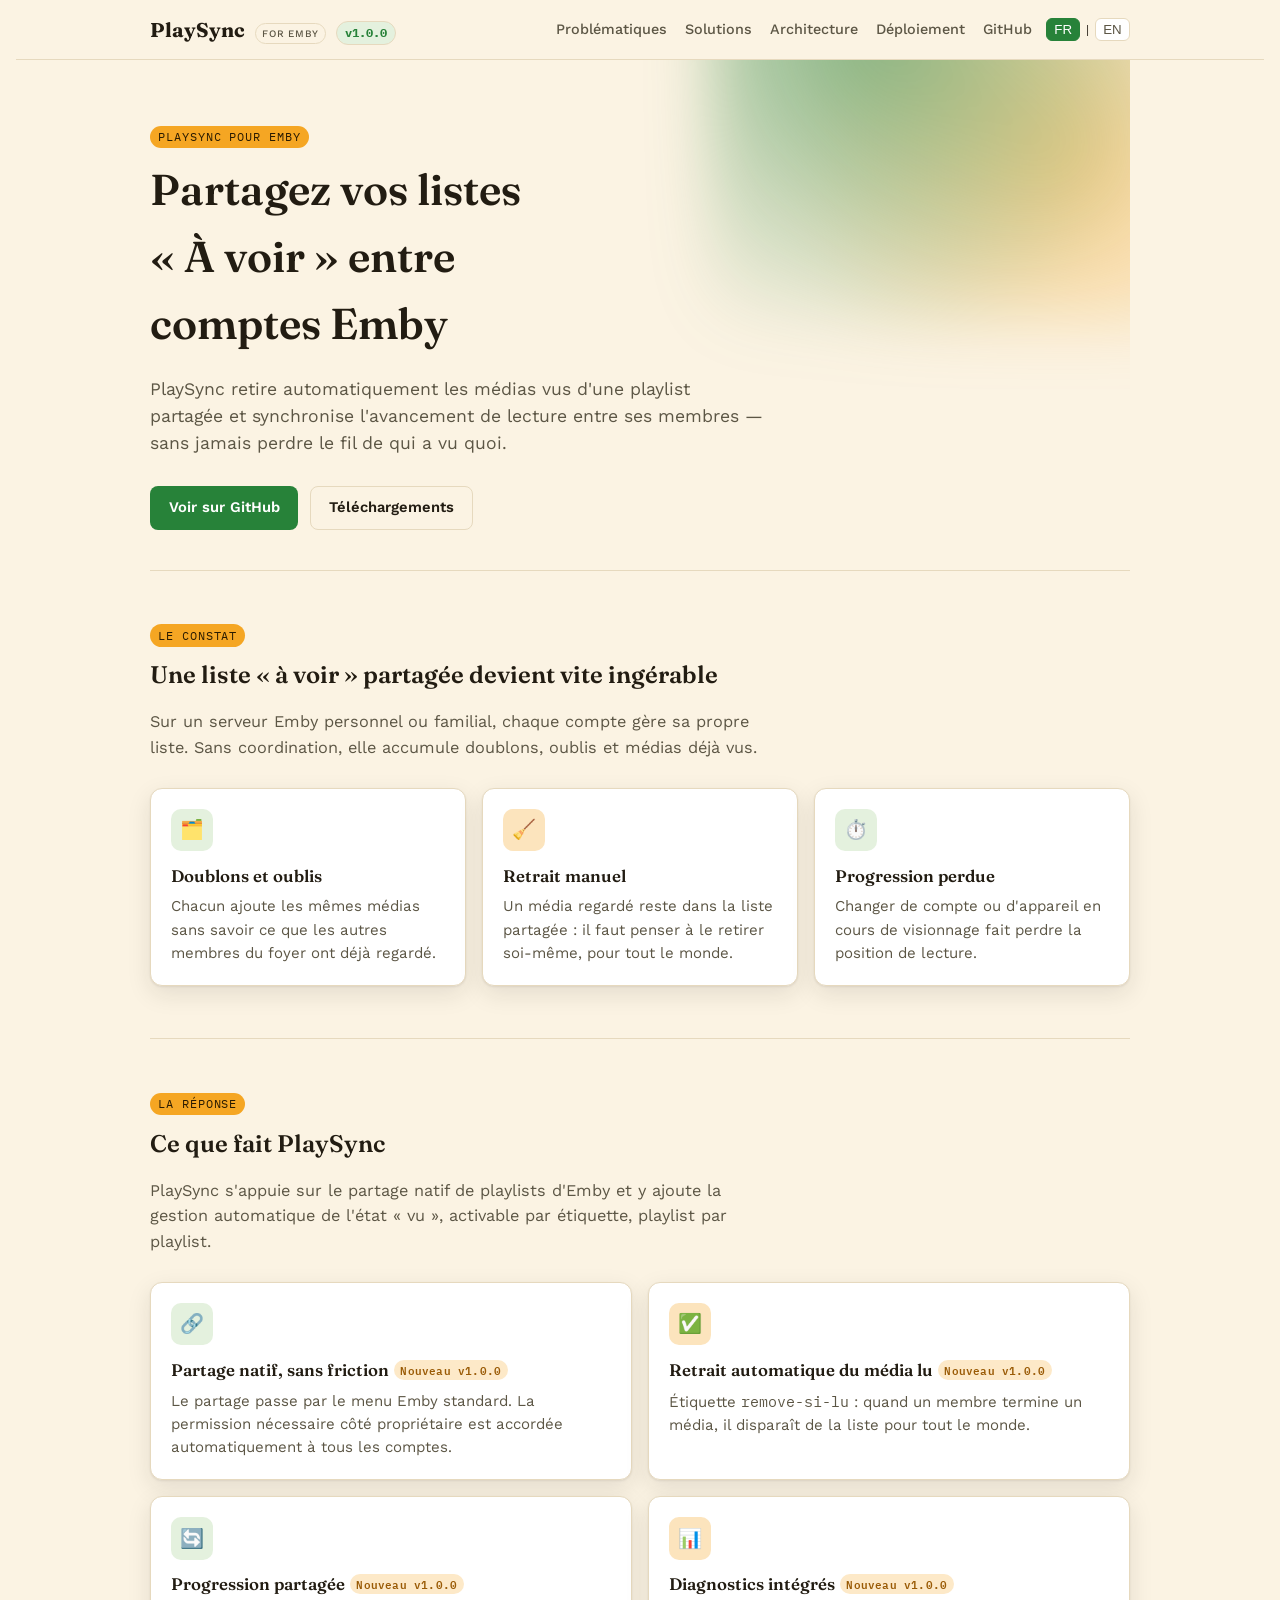
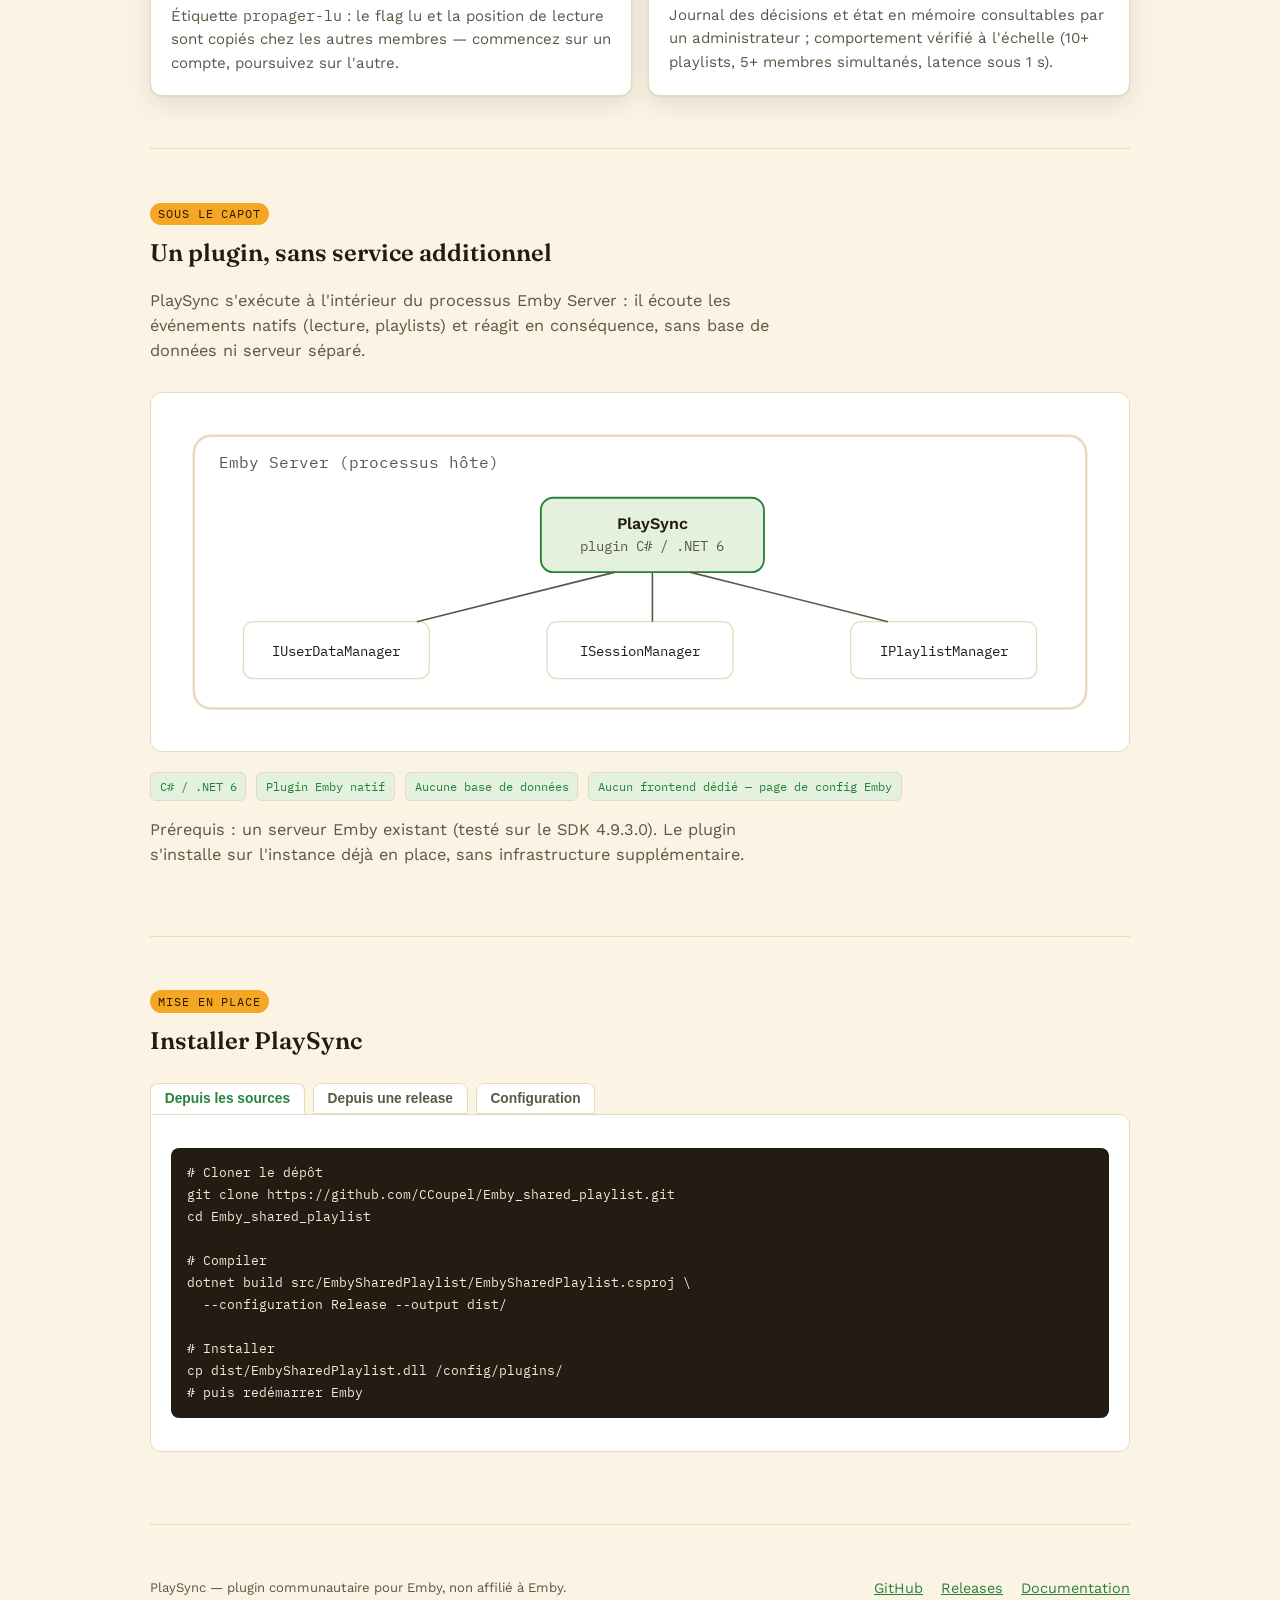
==== index.html @ f54249b6 "feat(site): lancement du site marketing PlaySync (v1.0.0) Site marketing bilingue FR/EN (Problématiq" ====
<!doctype html>
<html lang="fr">
<head>
  <meta charset="utf-8">
  <meta name="viewport" content="width=device-width, initial-scale=1, viewport-fit=cover">
  <title>PlaySync — playlists partagées pour Emby</title>
  <meta name="description" content="PlaySync partage des playlists « À voir » entre comptes Emby : retrait automatique des médias vus et progression de lecture synchronisée.">
  <meta name="current-major" content="1">
  <link rel="stylesheet" href="assets/style.css">
</head>
<body>

<!-- ============ HEADER ============ -->
<header>
  <div class="wrap row">
    <div class="brand">
      <span>PlaySync</span>
      <span class="for-emby">for Emby</span>
      <span class="version-pill">v1.0.0</span>
    </div>
    <nav>
      <a href="#problems" data-i18n="nav.problems">Problématiques</a>
      <a href="#solutions" data-i18n="nav.solutions">Solutions</a>
      <a href="#architecture" data-i18n="nav.architecture">Architecture</a>
      <a href="#deployment" data-i18n="nav.deployment">Déploiement</a>
      <a href="https://github.com/CCoupel/Emby_shared_playlist" target="_blank" rel="noopener">GitHub</a>
    </nav>
    <div class="lang-switcher">
      <button class="lang-btn active" data-lang="fr">FR</button>
      <span>|</span>
      <button class="lang-btn" data-lang="en">EN</button>
    </div>
  </div>
</header>

<!-- ============ HERO ============ -->
<section class="hero wrap" style="border-top:none;">
  <span class="eyebrow" data-i18n="hero.eyebrow">PlaySync pour Emby</span>
  <h1 data-i18n="hero.title">Partagez vos listes « À voir » entre comptes Emby</h1>
  <p class="lede" data-i18n="hero.lede">PlaySync retire automatiquement les médias vus d'une playlist partagée et synchronise l'avancement de lecture entre ses membres — sans jamais perdre le fil de qui a vu quoi.</p>
  <div class="cta-row">
    <a class="btn btn-primary" href="https://github.com/CCoupel/Emby_shared_playlist" target="_blank" rel="noopener" data-i18n="hero.cta_primary">Voir sur GitHub</a>
    <a class="btn btn-ghost" href="https://github.com/CCoupel/Emby_shared_playlist/releases" target="_blank" rel="noopener" data-i18n="hero.cta_secondary">Téléchargements</a>
  </div>
</section>

<!-- ============ PROBLEMS ============ -->
<section id="problems" class="wrap">
  <span class="eyebrow" data-i18n="problems.eyebrow">Le constat</span>
  <h2 data-i18n="problems.title">Une liste « à voir » partagée devient vite ingérable</h2>
  <p class="intro" data-i18n="problems.intro">Sur un serveur Emby personnel ou familial, chaque compte gère sa propre liste. Sans coordination, elle accumule doublons, oublis et médias déjà vus.</p>
  <div class="grid3">
    <div class="card">
      <span class="icon">🗂️</span>
      <h3 data-i18n="problems.c1.title">Doublons et oublis</h3>
      <p data-i18n="problems.c1.text">Chacun ajoute les mêmes médias sans savoir ce que les autres membres du foyer ont déjà regardé.</p>
    </div>
    <div class="card">
      <span class="icon">🧹</span>
      <h3 data-i18n="problems.c2.title">Retrait manuel</h3>
      <p data-i18n="problems.c2.text">Un média regardé reste dans la liste partagée : il faut penser à le retirer soi-même, pour tout le monde.</p>
    </div>
    <div class="card">
      <span class="icon">⏱️</span>
      <h3 data-i18n="problems.c3.title">Progression perdue</h3>
      <p data-i18n="problems.c3.text">Changer de compte ou d'appareil en cours de visionnage fait perdre la position de lecture.</p>
    </div>
  </div>
</section>

<!-- ============ SOLUTIONS ============ -->
<section id="solutions" class="wrap">
  <span class="eyebrow" data-i18n="solutions.eyebrow">La réponse</span>
  <h2 data-i18n="solutions.title">Ce que fait PlaySync</h2>
  <p class="intro" data-i18n="solutions.intro">PlaySync s'appuie sur le partage natif de playlists d'Emby et y ajoute la gestion automatique de l'état « vu », activable par étiquette, playlist par playlist.</p>
  <div class="grid2">
    <div class="card">
      <span class="icon">🔗</span>
      <h3><span data-i18n="solutions.c1.title">Partage natif, sans friction</span> <span class="badge badge-orange" data-badge-version="v1.0.0">Nouveau v1.0.0</span></h3>
      <p data-i18n="solutions.c1.text">Le partage passe par le menu Emby standard. La permission nécessaire côté propriétaire est accordée automatiquement à tous les comptes.</p>
    </div>
    <div class="card">
      <span class="icon">✅</span>
      <h3><span data-i18n="solutions.c2.title">Retrait automatique du média lu</span> <span class="badge badge-orange" data-badge-version="v1.0.0">Nouveau v1.0.0</span></h3>
      <p data-i18n="solutions.c2.text">Étiquette <code>remove-si-lu</code> : quand un membre termine un média, il disparaît de la liste pour tout le monde.</p>
    </div>
    <div class="card">
      <span class="icon">🔄</span>
      <h3><span data-i18n="solutions.c3.title">Progression partagée</span> <span class="badge badge-orange" data-badge-version="v1.0.0">Nouveau v1.0.0</span></h3>
      <p data-i18n="solutions.c3.text">Étiquette <code>propager-lu</code> : le flag lu et la position de lecture sont copiés chez les autres membres — commencez sur un compte, poursuivez sur l'autre.</p>
    </div>
    <div class="card">
      <span class="icon">📊</span>
      <h3><span data-i18n="solutions.c4.title">Diagnostics intégrés</span> <span class="badge badge-orange" data-badge-version="v1.0.0">Nouveau v1.0.0</span></h3>
      <p data-i18n="solutions.c4.text">Journal des décisions et état en mémoire consultables par un administrateur ; comportement vérifié à l'échelle (10+ playlists, 5+ membres simultanés, latence sous 1 s).</p>
    </div>
  </div>
</section>

<!-- ============ ARCHITECTURE ============ -->
<section id="architecture" class="wrap">
  <span class="eyebrow" data-i18n="architecture.eyebrow">Sous le capot</span>
  <h2 data-i18n="architecture.title">Un plugin, sans service additionnel</h2>
  <p class="intro" data-i18n="architecture.intro">PlaySync s'exécute à l'intérieur du processus Emby Server : il écoute les événements natifs (lecture, playlists) et réagit en conséquence, sans base de données ni serveur séparé.</p>

  <div class="diagram">
    <svg viewBox="0 0 760 260" role="img" aria-label="Schéma d'architecture de PlaySync">
      <rect x="20" y="20" width="720" height="220" rx="14" fill="none" stroke="var(--line)" stroke-width="2"/>
      <text x="40" y="46" font-family="IBM Plex Mono, monospace" font-size="13" fill="var(--ink-soft)">Emby Server (processus hôte)</text>

      <rect x="300" y="70" width="180" height="60" rx="10" fill="var(--accent-soft)" stroke="var(--accent)" stroke-width="1.5"/>
      <text x="390" y="95" text-anchor="middle" font-family="Work Sans, sans-serif" font-size="13" font-weight="600" fill="var(--ink)">PlaySync</text>
      <text x="390" y="113" text-anchor="middle" font-family="IBM Plex Mono, monospace" font-size="11" fill="var(--ink-soft)">plugin C# / .NET 6</text>

      <rect x="60" y="170" width="150" height="46" rx="8" fill="var(--bg-raised)" stroke="var(--line)"/>
      <text x="135" y="198" text-anchor="middle" font-family="IBM Plex Mono, monospace" font-size="11" fill="var(--ink)">IUserDataManager</text>

      <rect x="305" y="170" width="150" height="46" rx="8" fill="var(--bg-raised)" stroke="var(--line)"/>
      <text x="380" y="198" text-anchor="middle" font-family="IBM Plex Mono, monospace" font-size="11" fill="var(--ink)">ISessionManager</text>

      <rect x="550" y="170" width="150" height="46" rx="8" fill="var(--bg-raised)" stroke="var(--line)"/>
      <text x="625" y="198" text-anchor="middle" font-family="IBM Plex Mono, monospace" font-size="11" fill="var(--ink)">IPlaylistManager</text>

      <line x1="360" y1="130" x2="200" y2="170" stroke="var(--ink-soft)" stroke-width="1.3"/>
      <line x1="390" y1="130" x2="390" y2="170" stroke="var(--ink-soft)" stroke-width="1.3"/>
      <line x1="420" y1="130" x2="580" y2="170" stroke="var(--ink-soft)" stroke-width="1.3"/>
    </svg>
  </div>

  <div class="stack-list">
    <span>C# / .NET 6</span>
    <span data-i18n="architecture.stack.native">Plugin Emby natif</span>
    <span data-i18n="architecture.stack.nodb">Aucune base de données</span>
    <span data-i18n="architecture.stack.noui">Aucun frontend dédié — page de config Emby</span>
  </div>
  <p class="intro" style="margin-top:16px;" data-i18n="architecture.requirement">Prérequis : un serveur Emby existant (testé sur le SDK 4.9.3.0). Le plugin s'installe sur l'instance déjà en place, sans infrastructure supplémentaire.</p>
</section>

<!-- ============ DEPLOYMENT ============ -->
<section id="deployment" class="wrap">
  <span class="eyebrow" data-i18n="deployment.eyebrow">Mise en place</span>
  <h2 data-i18n="deployment.title">Installer PlaySync</h2>

  <div class="tabs">
    <button class="tab-btn active" data-tab="sources" data-i18n="deployment.tab.sources">Depuis les sources</button>
    <button class="tab-btn" data-tab="binaries" data-i18n="deployment.tab.binaries">Depuis une release</button>
    <button class="tab-btn" data-tab="config" data-i18n="deployment.tab.config">Configuration</button>
  </div>

  <div class="tab-panel active" data-panel="sources">
    <pre><code># Cloner le dépôt
git clone https://github.com/CCoupel/Emby_shared_playlist.git
cd Emby_shared_playlist

# Compiler
dotnet build src/EmbySharedPlaylist/EmbySharedPlaylist.csproj \
  --configuration Release --output dist/

# Installer
cp dist/EmbySharedPlaylist.dll /config/plugins/
# puis redémarrer Emby</code></pre>
  </div>

  <div class="tab-panel" data-panel="binaries">
    <table>
      <thead><tr><th data-i18n="deployment.binaries.th_platform">Plateforme</th><th data-i18n="deployment.binaries.th_pkg">Fichier</th><th data-i18n="deployment.binaries.th_cmd">Installation</th></tr></thead>
      <tbody>
        <tr>
          <td data-i18n="deployment.binaries.row_platform">Toutes (partout où Emby Server tourne)</td>
          <td><code>EmbySharedPlaylist.dll</code></td>
          <td data-i18n="deployment.binaries.row_cmd">Copier dans le dossier <code>plugins/</code> d'Emby (racine, pas de sous-dossier), puis redémarrer.</td>
        </tr>
      </tbody>
    </table>
    <p class="intro" style="margin-top:14px;" data-i18n="deployment.binaries.link">Dernière version sur la page <a href="https://github.com/CCoupel/Emby_shared_playlist/releases" target="_blank" rel="noopener">GitHub Releases</a>.</p>
  </div>

  <div class="tab-panel" data-panel="config">
    <p class="intro" data-i18n="deployment.config.intro">La configuration se fait dans la page du plugin (tableau de bord Emby) et par étiquette sur chaque playlist — aucun fichier séparé à éditer.</p>
    <table>
      <thead><tr><th data-i18n="deployment.config.th_key">Paramètre</th><th data-i18n="deployment.config.th_default">Défaut</th><th data-i18n="deployment.config.th_role">Rôle</th></tr></thead>
      <tbody>
        <tr><td><code>AutoEnableSharing</code></td><td>true</td><td data-i18n="deployment.config.row1">Accorde automatiquement la permission de partage à tous les comptes</td></tr>
        <tr><td><code>remove-si-lu</code></td><td>NON</td><td data-i18n="deployment.config.row2">Étiquette de playlist — retire un média lu pour tous les membres</td></tr>
        <tr><td><code>propager-lu</code></td><td>NON</td><td data-i18n="deployment.config.row3">Étiquette de playlist — propage le flag lu et la position de lecture</td></tr>
        <tr><td><code>EnableDiagnostics</code></td><td>true</td><td data-i18n="deployment.config.row4">Active le journal et l'état consultables par un administrateur</td></tr>
      </tbody>
    </table>
  </div>
</section>

<footer class="wrap">
  <div class="row">
    <p data-i18n="footer.tagline">PlaySync — plugin communautaire pour Emby, non affilié à Emby.</p>
    <div class="links">
      <a href="https://github.com/CCoupel/Emby_shared_playlist" target="_blank" rel="noopener">GitHub</a>
      <a href="https://github.com/CCoupel/Emby_shared_playlist/releases" target="_blank" rel="noopener" data-i18n="footer.releases">Releases</a>
      <a href="https://github.com/CCoupel/Emby_shared_playlist/blob/main/docs/chronogrammes.md" target="_blank" rel="noopener" data-i18n="footer.docs">Documentation</a>
    </div>
  </div>
</footer>

<script src="assets/badges.js"></script>
<script src="assets/lang.js"></script>
<script>
  // Onglets de la section Déploiement (comportement local, sans i18n)
  document.querySelectorAll('.tab-btn').forEach(function (btn) {
    btn.addEventListener('click', function () {
      document.querySelectorAll('.tab-btn').forEach(function (b) { b.classList.remove('active'); });
      document.querySelectorAll('.tab-panel').forEach(function (p) { p.classList.remove('active'); });
      btn.classList.add('active');
      document.querySelector('.tab-panel[data-panel="' + btn.dataset.tab + '"]').classList.add('active');
    });
  });
</script>
</body>
</html>
---- assets/style.css ----
/* PlaySync — site marketing — feuille de styles commune */
@import url('https://fonts.googleapis.com/css2?family=Fraunces:opsz,wght@9..144,400;9..144,600;9..144,700&family=Work+Sans:wght@400;500;600;700&family=IBM+Plex+Mono:wght@400;500&display=swap');

:root{
  /* clair — vert vif et chaleureux */
  --bg: #FBF3E3;
  --bg-raised: #FFFFFF;
  --ink: #221C12;
  --ink-soft: #5C5645;
  --accent: #278239;
  --accent-ink: #FFFFFF;
  --accent-soft: #E4F1DE;
  --accent-warm: #F5A623;
  --accent-warm-ink: #2A1B00;
  --line: #E6D9BE;
  --badge-orange-bg: #FDE9C8;
  --badge-orange-fg: #9A5B06;
  --badge-blue-bg: #DCEAF7;
  --badge-blue-fg: #1F6FA0;
  --code-bg: #221C12;
  --code-ink: #F3ECD8;
  --shadow: 0 1px 2px rgba(34,28,18,0.08), 0 8px 24px rgba(34,28,18,0.10);
  color-scheme: light;
}
@media (prefers-color-scheme: dark){
  :root:not([data-theme="light"]){
    --bg: #12190F;
    --bg-raised: #1B2417;
    --ink: #F3EEDF;
    --ink-soft: #ABBBA3;
    --accent: #4CC26B;
    --accent-ink: #0E1710;
    --accent-soft: #1E3322;
    --accent-warm: #FFC24D;
    --accent-warm-ink: #2A1B00;
    --line: #2B362A;
    --badge-orange-bg: #3A2C12;
    --badge-orange-fg: #F0B25C;
    --badge-blue-bg: #142A3A;
    --badge-blue-fg: #8FC4E8;
    --code-bg: #0D120B;
    --code-ink: #E4EEDD;
    color-scheme: dark;
  }
}
:root[data-theme="dark"]{
  --bg: #12190F;
  --bg-raised: #1B2417;
  --ink: #F3EEDF;
  --ink-soft: #ABBBA3;
  --accent: #4CC26B;
  --accent-ink: #0E1710;
  --accent-soft: #1E3322;
  --accent-warm: #FFC24D;
  --accent-warm-ink: #2A1B00;
  --line: #2B362A;
  --badge-orange-bg: #3A2C12;
  --badge-orange-fg: #F0B25C;
  --badge-blue-bg: #142A3A;
  --badge-blue-fg: #8FC4E8;
  --code-bg: #0D120B;
  --code-ink: #E4EEDD;
  color-scheme: dark;
}

*{box-sizing:border-box;}
html{scroll-behavior:smooth;}
body{
  margin:0; background:var(--bg); color:var(--ink);
  font-family:'Work Sans', sans-serif; line-height:1.55;
  padding-inline:16px;
}
h1,h2,h3{font-family:'Fraunces', serif; font-weight:600; text-wrap:balance; margin:0 0 .4em;}
code, .mono{font-family:'IBM Plex Mono', monospace;}
a{color:var(--accent);}
.wrap{max-width:980px; margin-inline:auto;}

/* header */
header{
  position:sticky; top:env(safe-area-inset-top,0px); z-index:20;
  background:color-mix(in srgb, var(--bg) 88%, transparent);
  backdrop-filter:blur(8px); border-bottom:1px solid var(--line);
  padding-block:14px;
}
header .row{display:flex; align-items:center; gap:14px; flex-wrap:wrap;}
.brand{display:flex; align-items:baseline; gap:.5em; font-family:'Fraunces',serif; font-weight:700; font-size:1.25rem;}
.brand .for-emby{font-family:'Work Sans',sans-serif; font-weight:500; font-size:.62rem; text-transform:uppercase; letter-spacing:.08em; color:var(--ink-soft); border:1px solid var(--line); border-radius:20px; padding:.2em .6em;}
.version-pill{
  font-family:'IBM Plex Mono',monospace; font-size:.72rem; background:var(--accent-soft);
  color:var(--accent); border-radius:20px; padding:.2em .7em; border:1px solid var(--line);
}
nav{display:flex; gap:18px; margin-left:auto; flex-wrap:wrap; font-size:.9rem;}
nav a{color:var(--ink-soft); text-decoration:none; font-weight:500;}
nav a:hover{color:var(--accent);}
.lang-switcher{display:flex; align-items:center; gap:.3em; font-family:'IBM Plex Mono',monospace; font-size:.78rem;}
.lang-btn{
  border:1px solid var(--line); background:var(--bg-raised); color:var(--ink-soft);
  border-radius:6px; padding:.25em .55em; cursor:pointer;
}
.lang-btn.active{background:var(--accent); color:var(--accent-ink); border-color:var(--accent);}

/* hero */
.hero{padding-block:64px 40px; text-align:left; position:relative; overflow:hidden;}
.hero::before{
  content:""; position:absolute; inset:-30% -10% auto auto; width:520px; height:420px;
  background:radial-gradient(circle at 30% 30%, color-mix(in srgb, var(--accent) 55%, transparent), transparent 70%),
             radial-gradient(circle at 70% 60%, color-mix(in srgb, var(--accent-warm) 45%, transparent), transparent 65%);
  filter:blur(30px); z-index:-1; pointer-events:none;
}
.hero h1{font-size:clamp(1.9rem, 4vw, 2.7rem); max-width:16ch;}
.hero p.lede{font-size:1.1rem; color:var(--ink-soft); max-width:56ch; margin:0 0 1.6em;}
.cta-row{display:flex; gap:12px; flex-wrap:wrap;}
.btn{
  display:inline-flex; align-items:center; gap:.5em; padding:.65em 1.2em; border-radius:8px;
  font-weight:600; text-decoration:none; font-size:.92rem; border:1px solid transparent;
}
.btn-primary{background:var(--accent); color:var(--accent-ink);}
.btn-ghost{background:transparent; color:var(--ink); border-color:var(--line);}

section{padding-block:52px; border-top:1px solid var(--line);}
.eyebrow{font-family:'IBM Plex Mono',monospace; text-transform:uppercase; letter-spacing:.08em; font-size:.72rem; color:var(--accent-warm-ink); background:var(--accent-warm); border-radius:20px; padding:.2em .7em; margin-bottom:.8em; display:inline-block;}
section > p.intro{color:var(--ink-soft); max-width:62ch; font-size:1.02rem;}

.grid3{display:grid; grid-template-columns:repeat(3,1fr); gap:16px; margin-top:28px;}
.grid2{display:grid; grid-template-columns:repeat(2,1fr); gap:16px; margin-top:28px;}
@media (max-width:760px){.grid3,.grid2{grid-template-columns:1fr;}}

.card{
  background:var(--bg-raised); border:1px solid var(--line); border-radius:12px;
  padding:20px; box-shadow:var(--shadow);
}
.card h3{font-size:1.05rem; margin-bottom:.4em; display:flex; align-items:center; flex-wrap:wrap; gap:.3em;}
.card p{color:var(--ink-soft); font-size:.94rem; margin:0;}
.card .icon{
  width:2.2em; height:2.2em; display:flex; align-items:center; justify-content:center;
  border-radius:10px; font-size:1.2rem; margin-bottom:.6em;
}
.card:nth-child(odd) .icon{background:var(--accent-soft);}
.card:nth-child(even) .icon{background:color-mix(in srgb, var(--accent-warm) 30%, var(--bg-raised));}

.badge{
  font-family:'IBM Plex Mono',monospace; font-size:.66rem; font-weight:600;
  border-radius:20px; padding:.15em .6em; letter-spacing:.02em;
}
.badge-orange{background:var(--badge-orange-bg); color:var(--badge-orange-fg);}
.badge-blue{background:var(--badge-blue-bg); color:var(--badge-blue-fg);}

.diagram{
  background:var(--bg-raised); border:1px solid var(--line); border-radius:12px; padding:18px;
  margin-top:28px; overflow-x:auto;
}
.diagram svg{display:block; margin-inline:auto; max-width:100%; height:auto;}
.stack-list{margin-top:20px; display:flex; flex-wrap:wrap; gap:10px;}
.stack-list span{
  font-family:'IBM Plex Mono',monospace; font-size:.78rem; background:var(--accent-soft);
  color:var(--accent); border-radius:6px; padding:.3em .7em; border:1px solid var(--line);
}

.tabs{display:flex; gap:8px; margin-top:24px; flex-wrap:wrap;}
.tab-btn{
  border:1px solid var(--line); background:var(--bg-raised); color:var(--ink-soft);
  padding:.5em 1em; border-radius:8px 8px 0 0; cursor:pointer; font-weight:600; font-size:.86rem;
}
.tab-btn.active{color:var(--accent); border-bottom-color:var(--bg-raised); background:var(--bg-raised);}
.tab-panel{
  display:none; background:var(--bg-raised); border:1px solid var(--line); border-radius:0 10px 10px 10px;
  padding:20px;
}
.tab-panel.active{display:block;}
pre{
  background:var(--code-bg); color:var(--code-ink); padding:14px 16px; border-radius:8px;
  overflow-x:auto; font-size:.82rem; line-height:1.6;
}
table{border-collapse:collapse; width:100%; font-size:.88rem; margin-top:8px;}
th,td{text-align:left; padding:.5em .6em; border-bottom:1px solid var(--line);}
th{color:var(--ink-soft); font-weight:600; font-size:.78rem; text-transform:uppercase; letter-spacing:.03em;}

footer{padding-block:40px 60px; border-top:1px solid var(--line); margin-top:20px;}
footer .row{display:flex; justify-content:space-between; align-items:center; flex-wrap:wrap; gap:16px;}
footer .links{display:flex; gap:18px; flex-wrap:wrap; font-size:.9rem;}
footer p{color:var(--ink-soft); font-size:.82rem;}
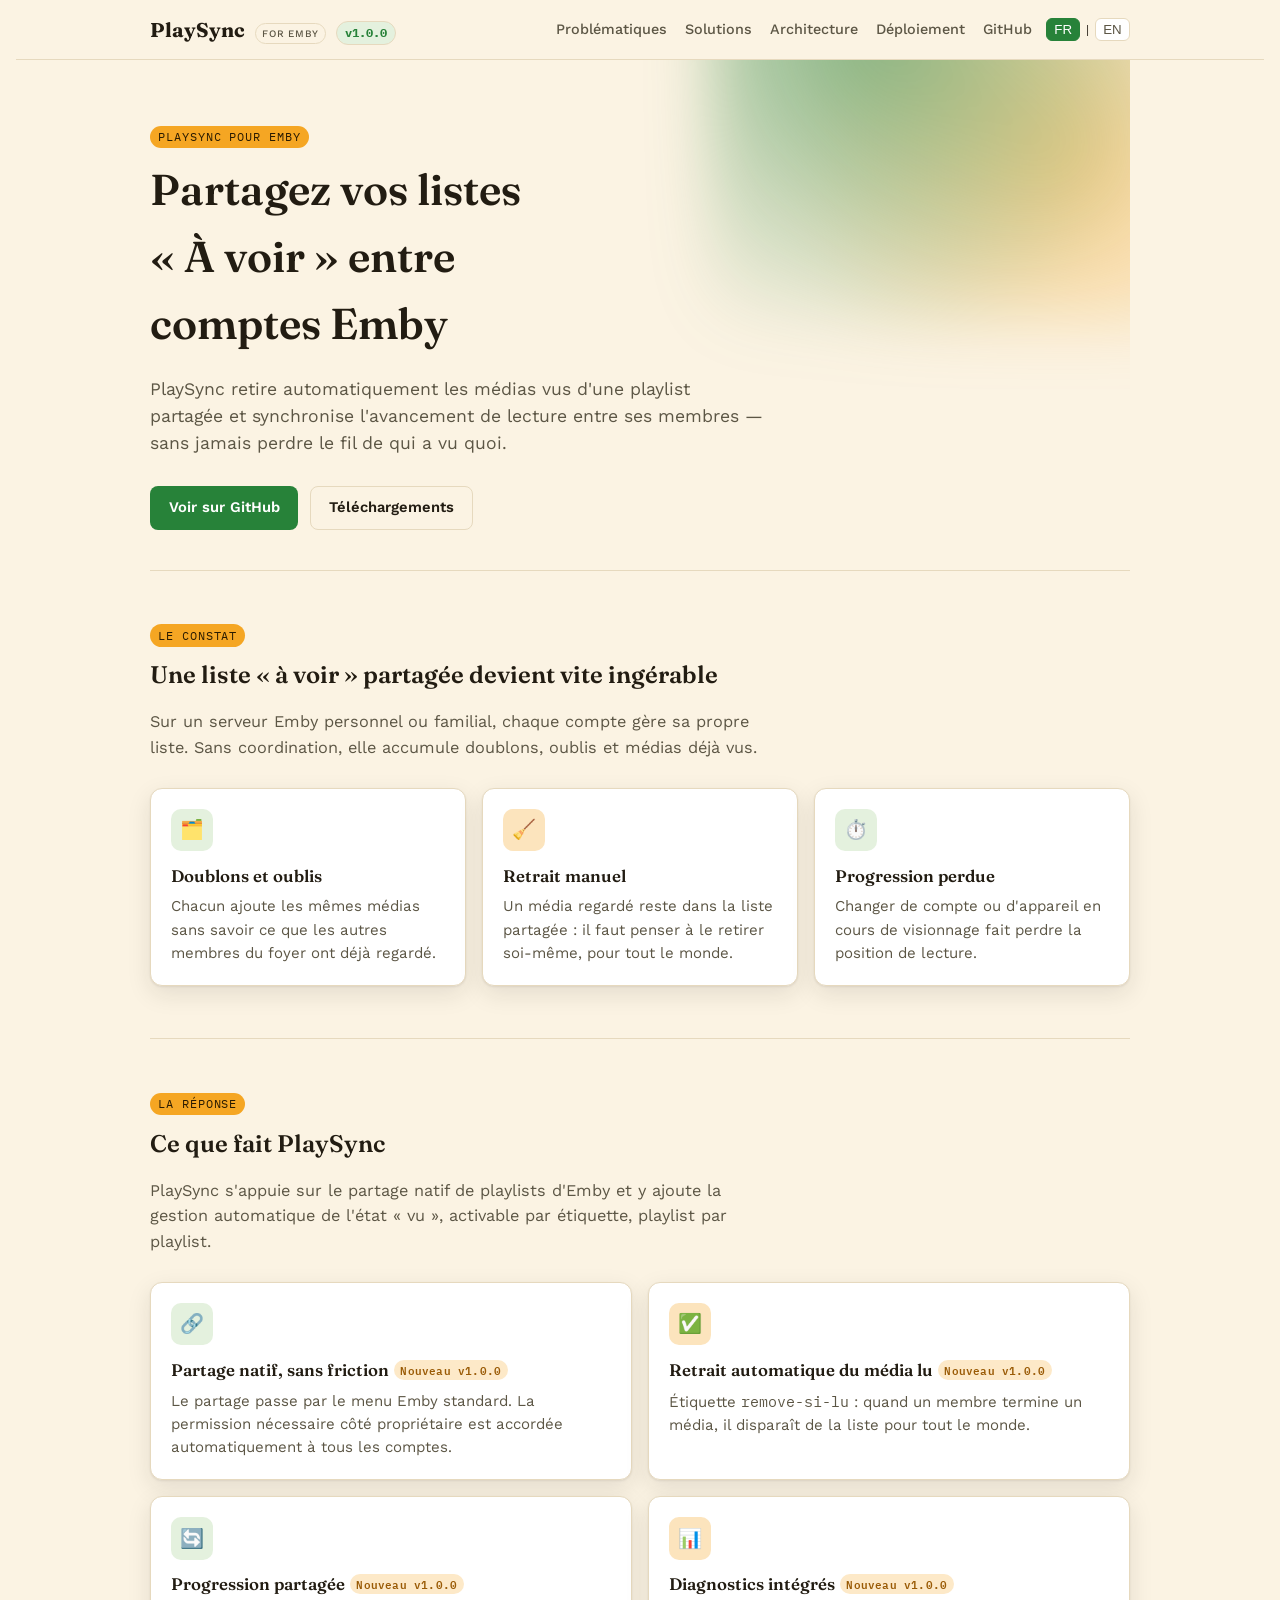
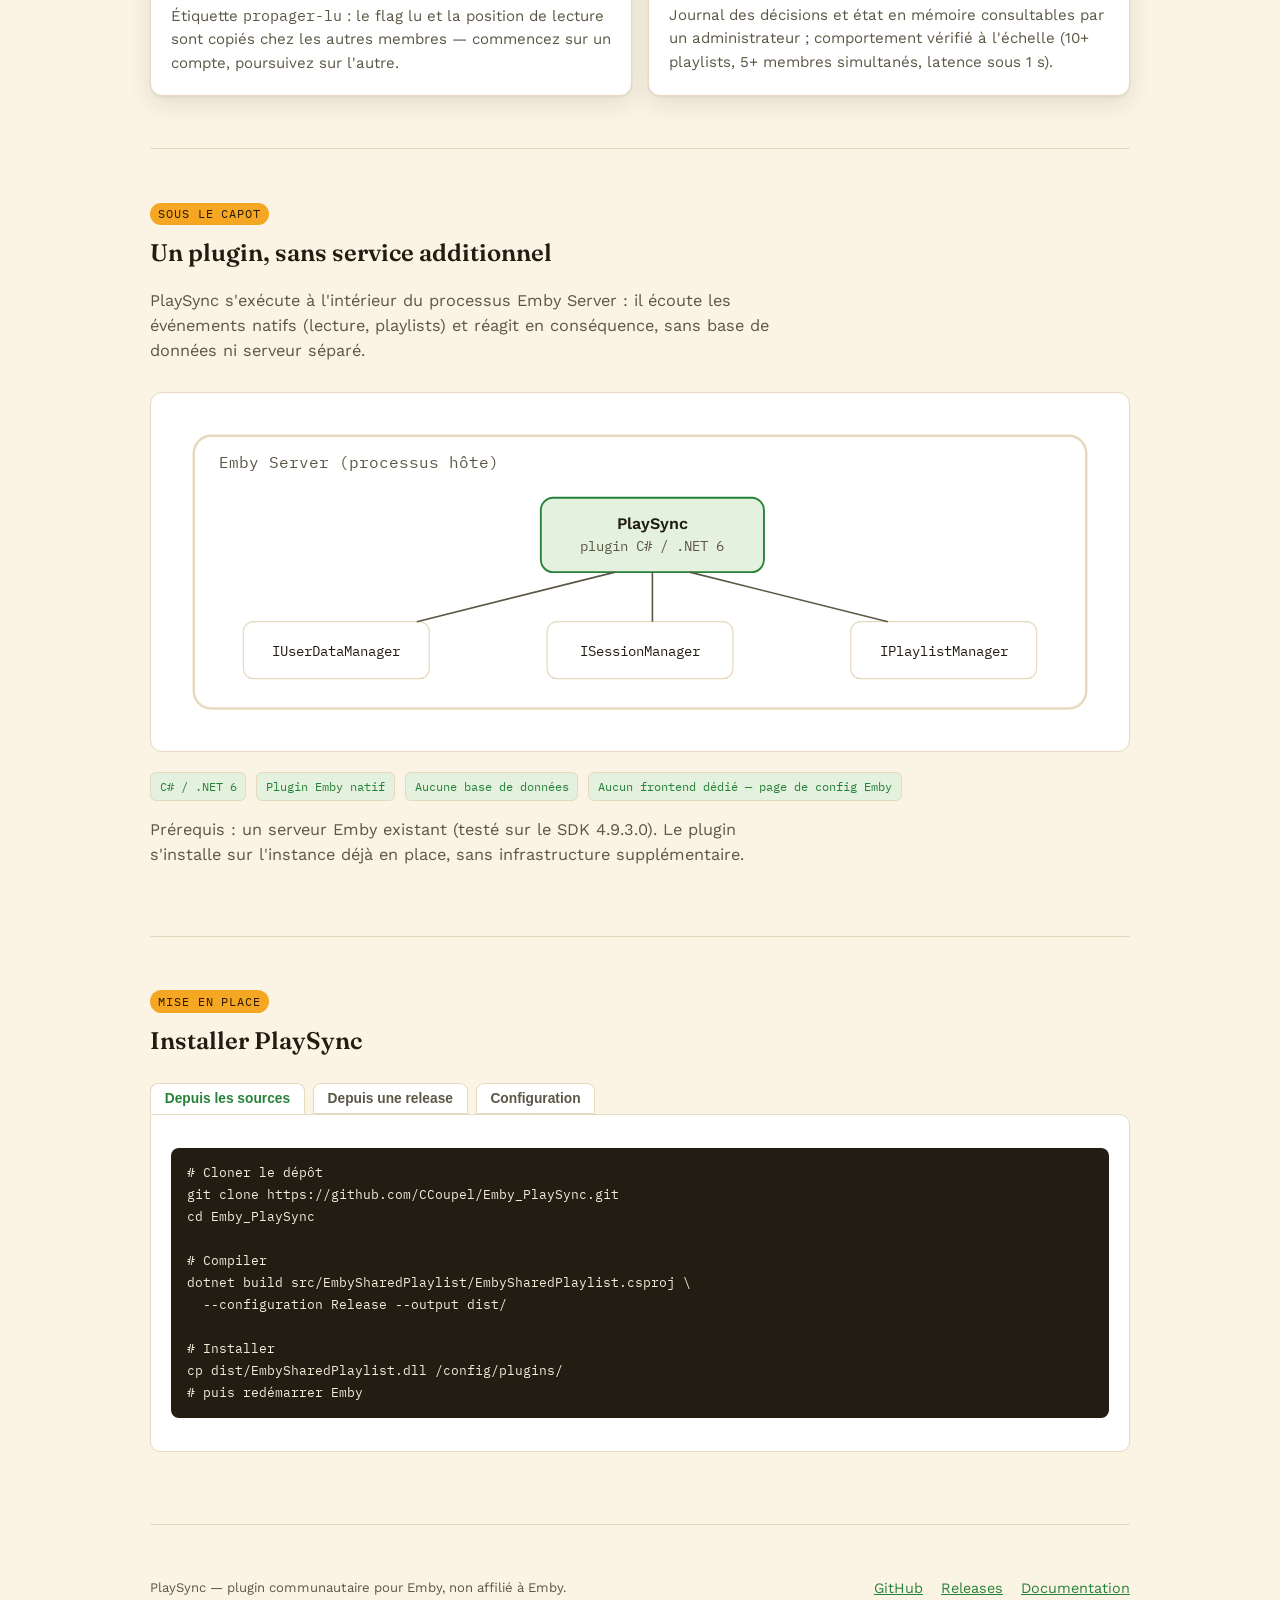
==== commit 3fde6166: "docs(site): met à jour les liens GitHub après le renommage en Emby_PlaySync Co-Authored-By: Claude S" ====
--- a/index.html
+++ b/index.html
@@ -23,7 +23,7 @@
       <a href="#solutions" data-i18n="nav.solutions">Solutions</a>
       <a href="#architecture" data-i18n="nav.architecture">Architecture</a>
       <a href="#deployment" data-i18n="nav.deployment">Déploiement</a>
-      <a href="https://github.com/CCoupel/Emby_shared_playlist" target="_blank" rel="noopener">GitHub</a>
+      <a href="https://github.com/CCoupel/Emby_PlaySync" target="_blank" rel="noopener">GitHub</a>
     </nav>
     <div class="lang-switcher">
       <button class="lang-btn active" data-lang="fr">FR</button>
@@ -39,8 +39,8 @@
   <h1 data-i18n="hero.title">Partagez vos listes « À voir » entre comptes Emby</h1>
   <p class="lede" data-i18n="hero.lede">PlaySync retire automatiquement les médias vus d'une playlist partagée et synchronise l'avancement de lecture entre ses membres — sans jamais perdre le fil de qui a vu quoi.</p>
   <div class="cta-row">
-    <a class="btn btn-primary" href="https://github.com/CCoupel/Emby_shared_playlist" target="_blank" rel="noopener" data-i18n="hero.cta_primary">Voir sur GitHub</a>
-    <a class="btn btn-ghost" href="https://github.com/CCoupel/Emby_shared_playlist/releases" target="_blank" rel="noopener" data-i18n="hero.cta_secondary">Téléchargements</a>
+    <a class="btn btn-primary" href="https://github.com/CCoupel/Emby_PlaySync" target="_blank" rel="noopener" data-i18n="hero.cta_primary">Voir sur GitHub</a>
+    <a class="btn btn-ghost" href="https://github.com/CCoupel/Emby_PlaySync/releases" target="_blank" rel="noopener" data-i18n="hero.cta_secondary">Téléchargements</a>
   </div>
 </section>
 
@@ -149,8 +149,8 @@
 
   <div class="tab-panel active" data-panel="sources">
     <pre><code># Cloner le dépôt
-git clone https://github.com/CCoupel/Emby_shared_playlist.git
-cd Emby_shared_playlist
+git clone https://github.com/CCoupel/Emby_PlaySync.git
+cd Emby_PlaySync
 
 # Compiler
 dotnet build src/EmbySharedPlaylist/EmbySharedPlaylist.csproj \
@@ -172,7 +172,7 @@
         </tr>
       </tbody>
     </table>
-    <p class="intro" style="margin-top:14px;" data-i18n="deployment.binaries.link">Dernière version sur la page <a href="https://github.com/CCoupel/Emby_shared_playlist/releases" target="_blank" rel="noopener">GitHub Releases</a>.</p>
+    <p class="intro" style="margin-top:14px;" data-i18n="deployment.binaries.link">Dernière version sur la page <a href="https://github.com/CCoupel/Emby_PlaySync/releases" target="_blank" rel="noopener">GitHub Releases</a>.</p>
   </div>
 
   <div class="tab-panel" data-panel="config">
@@ -193,9 +193,9 @@
   <div class="row">
     <p data-i18n="footer.tagline">PlaySync — plugin communautaire pour Emby, non affilié à Emby.</p>
     <div class="links">
-      <a href="https://github.com/CCoupel/Emby_shared_playlist" target="_blank" rel="noopener">GitHub</a>
-      <a href="https://github.com/CCoupel/Emby_shared_playlist/releases" target="_blank" rel="noopener" data-i18n="footer.releases">Releases</a>
-      <a href="https://github.com/CCoupel/Emby_shared_playlist/blob/main/docs/chronogrammes.md" target="_blank" rel="noopener" data-i18n="footer.docs">Documentation</a>
+      <a href="https://github.com/CCoupel/Emby_PlaySync" target="_blank" rel="noopener">GitHub</a>
+      <a href="https://github.com/CCoupel/Emby_PlaySync/releases" target="_blank" rel="noopener" data-i18n="footer.releases">Releases</a>
+      <a href="https://github.com/CCoupel/Emby_PlaySync/blob/main/docs/chronogrammes.md" target="_blank" rel="noopener" data-i18n="footer.docs">Documentation</a>
     </div>
   </div>
 </footer>
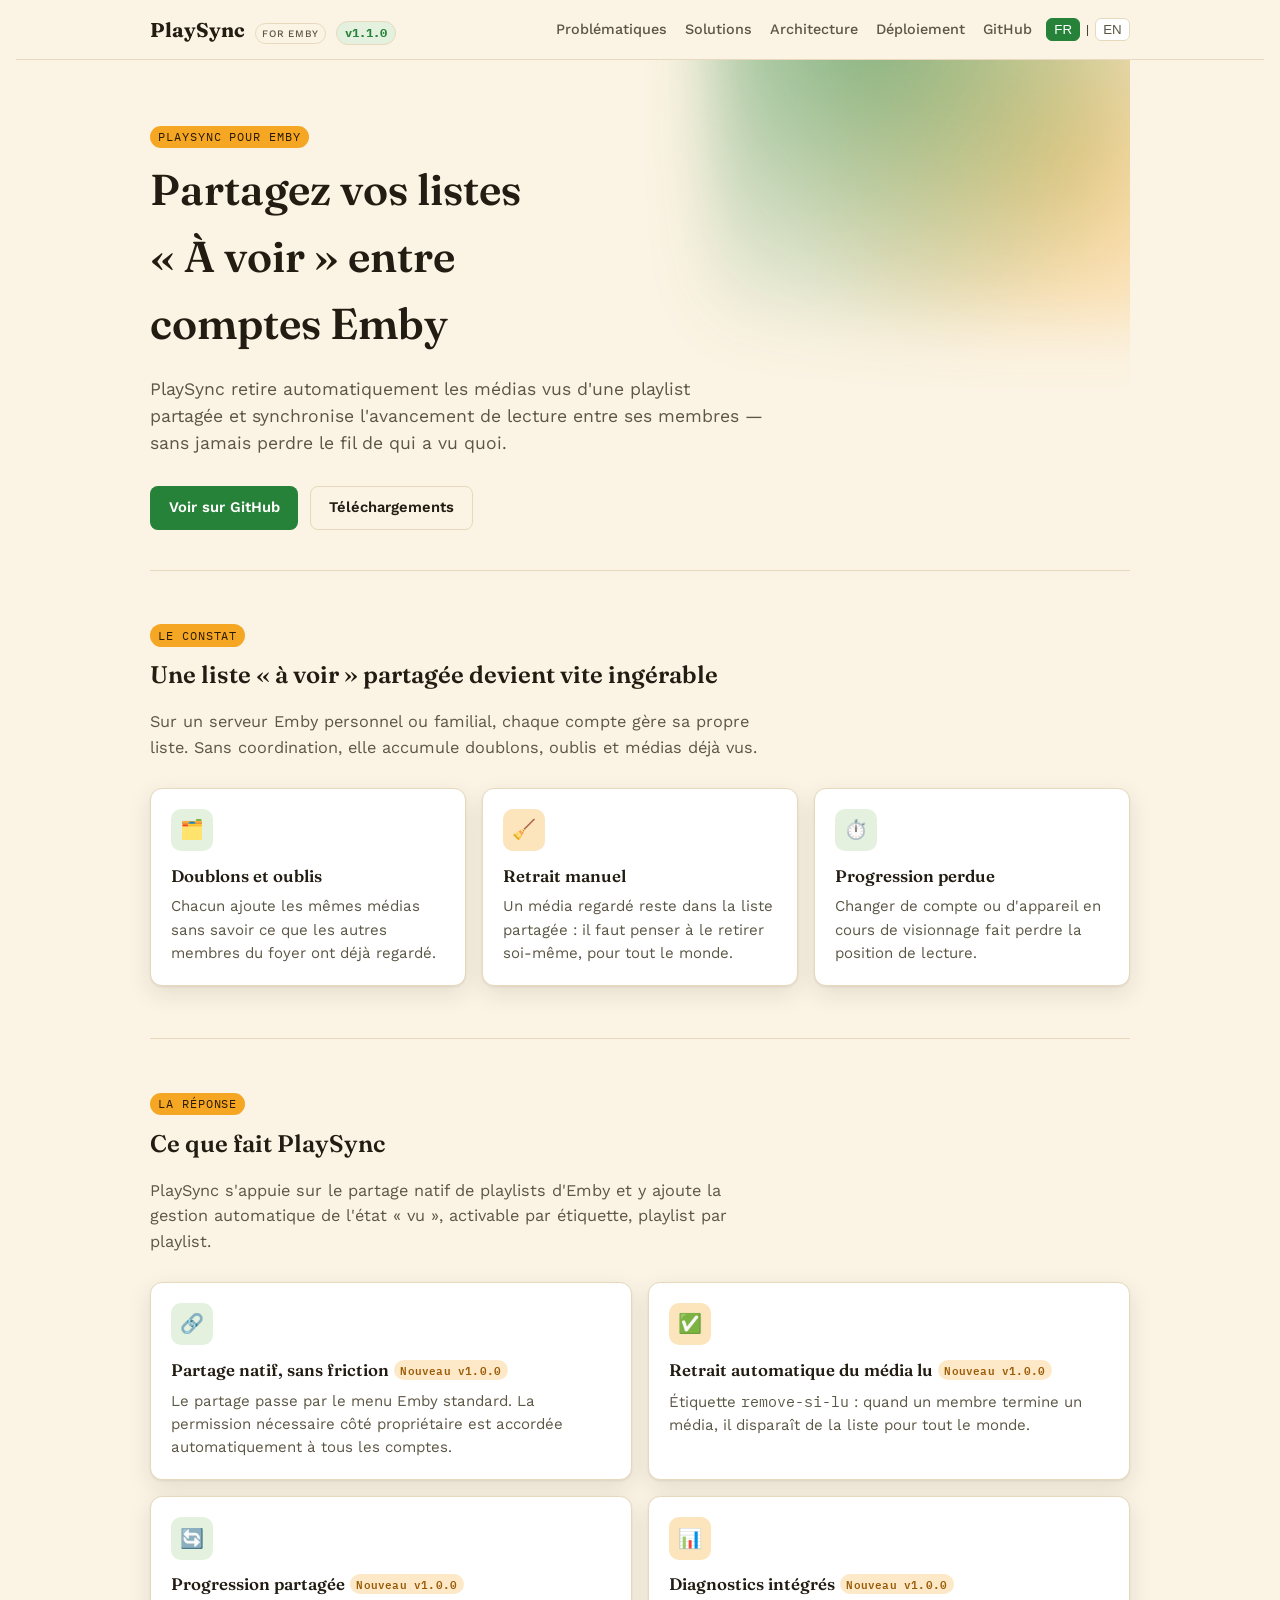
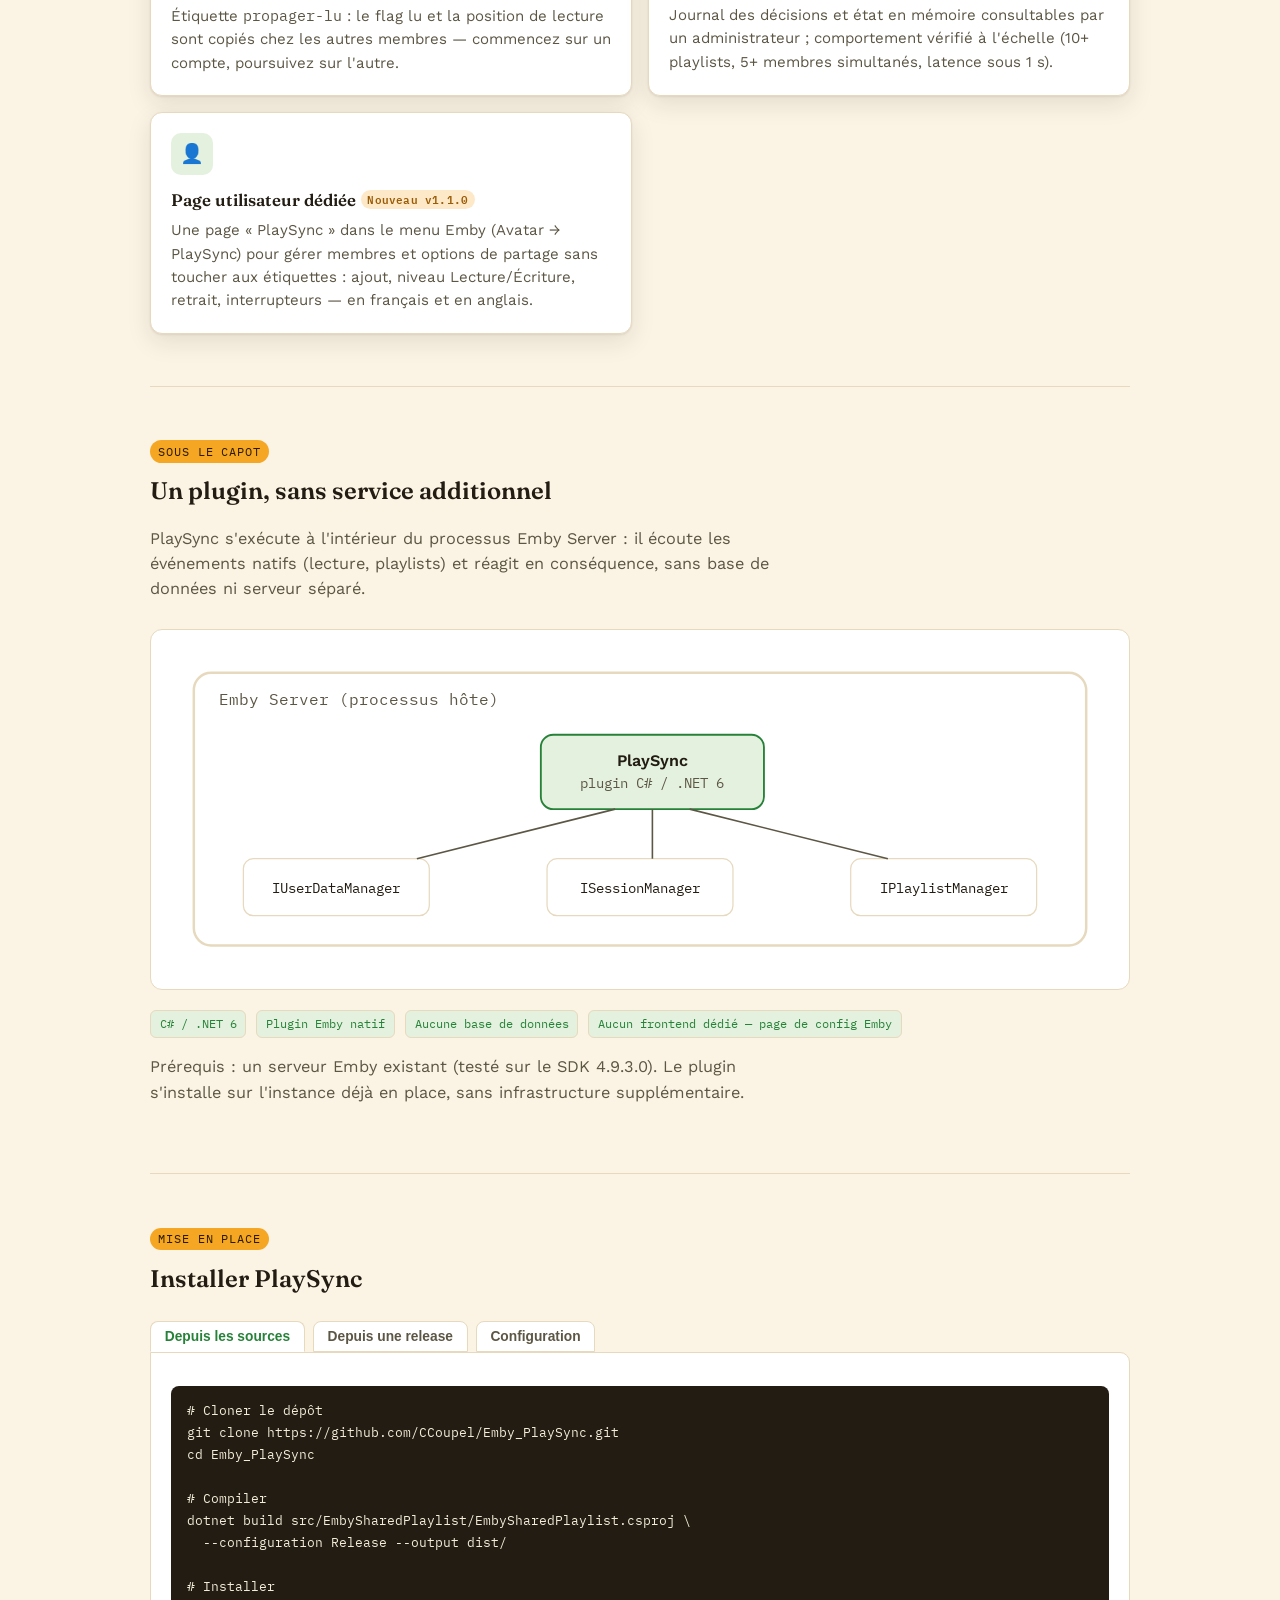
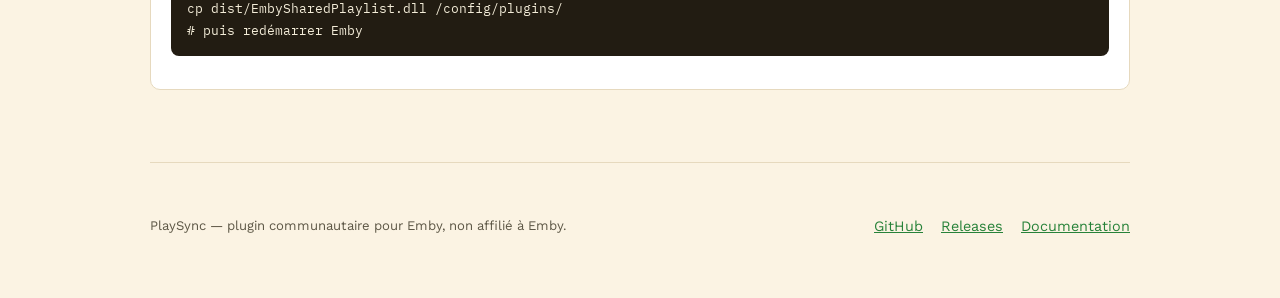
==== commit 12737f2e: "feat(site): met à jour le site marketing pour v1.1.0 Nouvelle carte "Page utilisateur dédiée" (badge" ====
--- a/index.html
+++ b/index.html
@@ -16,7 +16,7 @@
     <div class="brand">
       <span>PlaySync</span>
       <span class="for-emby">for Emby</span>
-      <span class="version-pill">v1.0.0</span>
+      <span class="version-pill">v1.1.0</span>
     </div>
     <nav>
       <a href="#problems" data-i18n="nav.problems">Problématiques</a>
@@ -93,6 +93,11 @@
       <span class="icon">📊</span>
       <h3><span data-i18n="solutions.c4.title">Diagnostics intégrés</span> <span class="badge badge-orange" data-badge-version="v1.0.0">Nouveau v1.0.0</span></h3>
       <p data-i18n="solutions.c4.text">Journal des décisions et état en mémoire consultables par un administrateur ; comportement vérifié à l'échelle (10+ playlists, 5+ membres simultanés, latence sous 1 s).</p>
+    </div>
+    <div class="card">
+      <span class="icon">👤</span>
+      <h3><span data-i18n="solutions.c5.title">Page utilisateur dédiée</span> <span class="badge badge-orange" data-badge-version="v1.1.0">Nouveau v1.1.0</span></h3>
+      <p data-i18n="solutions.c5.text">Une page « PlaySync » dans le menu Emby (Avatar → PlaySync) pour gérer membres et options de partage sans toucher aux étiquettes : ajout, niveau Lecture/Écriture, retrait, interrupteurs — en français et en anglais.</p>
     </div>
   </div>
 </section>
@@ -180,7 +185,7 @@
     <table>
       <thead><tr><th data-i18n="deployment.config.th_key">Paramètre</th><th data-i18n="deployment.config.th_default">Défaut</th><th data-i18n="deployment.config.th_role">Rôle</th></tr></thead>
       <tbody>
-        <tr><td><code>AutoEnableSharing</code></td><td>true</td><td data-i18n="deployment.config.row1">Accorde automatiquement la permission de partage à tous les comptes</td></tr>
+        <tr><td><code>AutoEnableSharing</code></td><td>false</td><td data-i18n="deployment.config.row1">Accorde automatiquement la permission de partage à tous les comptes</td></tr>
         <tr><td><code>remove-si-lu</code></td><td>NON</td><td data-i18n="deployment.config.row2">Étiquette de playlist — retire un média lu pour tous les membres</td></tr>
         <tr><td><code>propager-lu</code></td><td>NON</td><td data-i18n="deployment.config.row3">Étiquette de playlist — propage le flag lu et la position de lecture</td></tr>
         <tr><td><code>EnableDiagnostics</code></td><td>true</td><td data-i18n="deployment.config.row4">Active le journal et l'état consultables par un administrateur</td></tr>
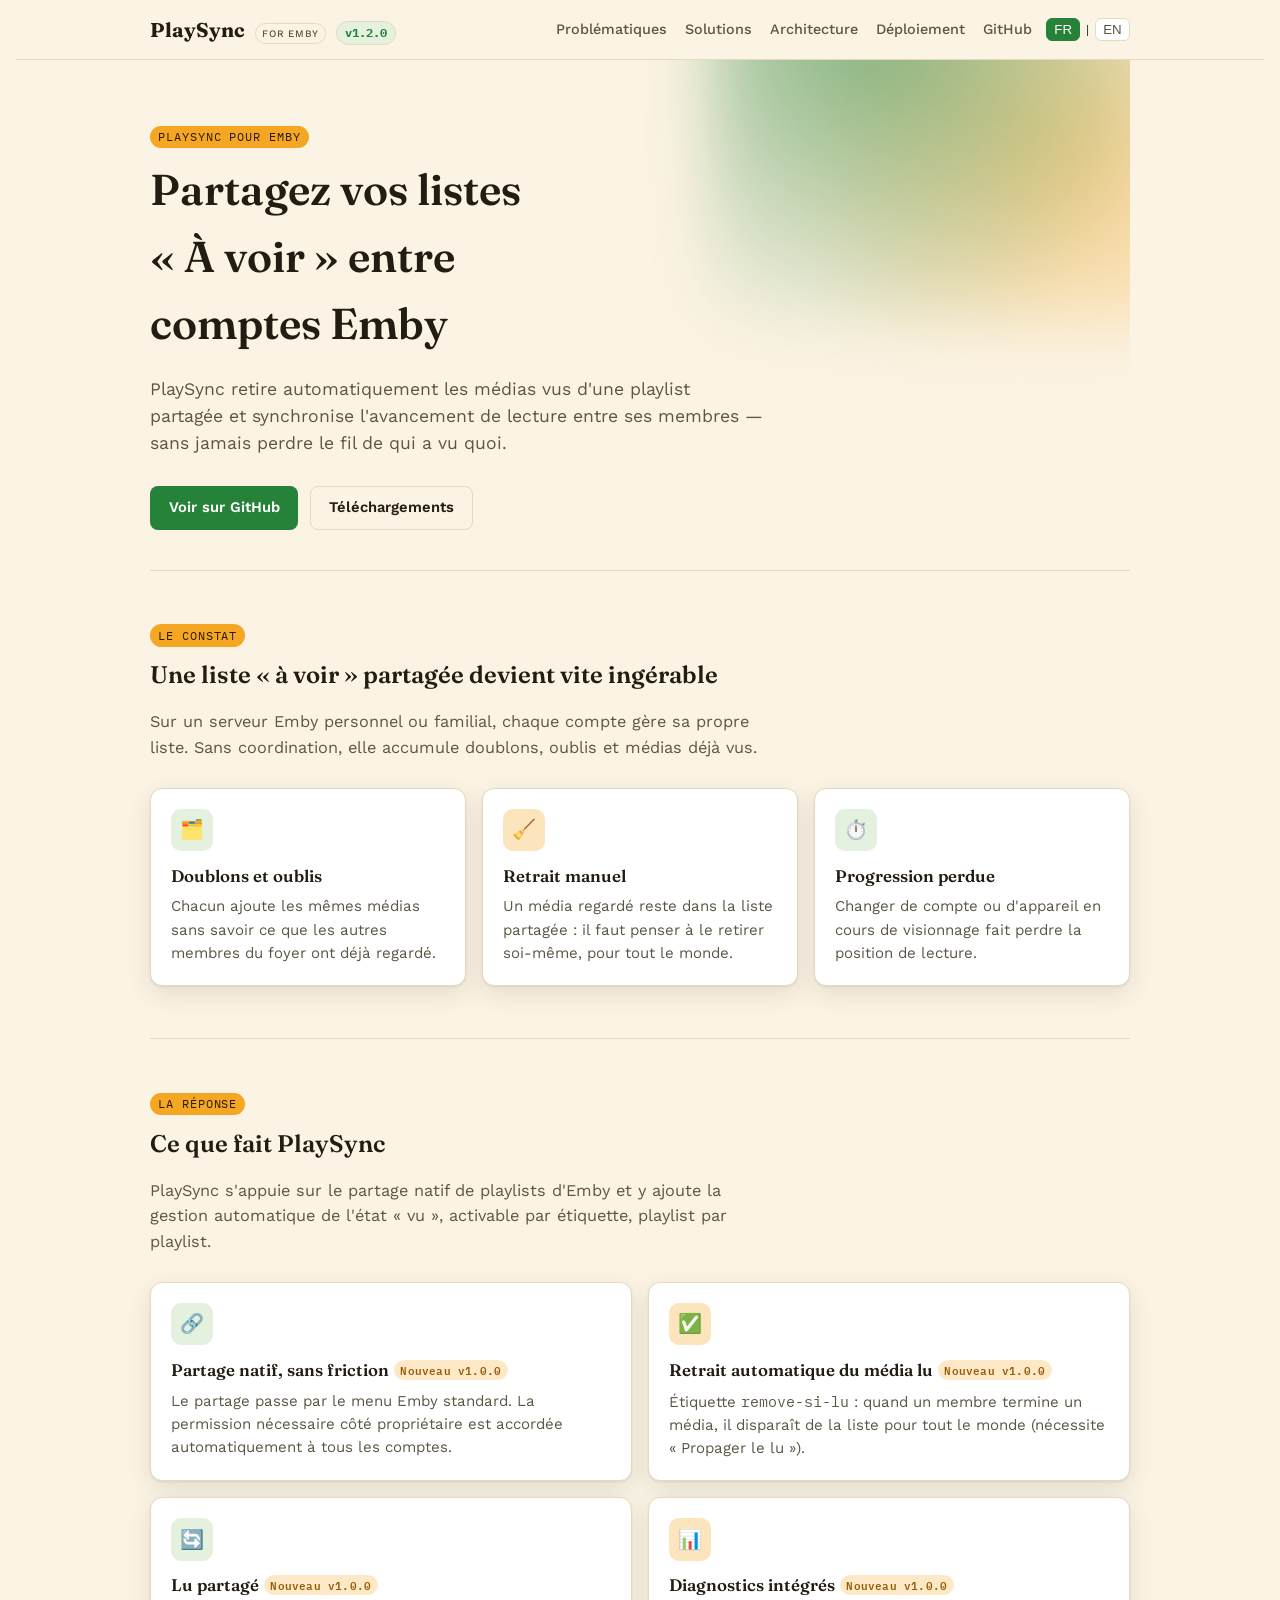
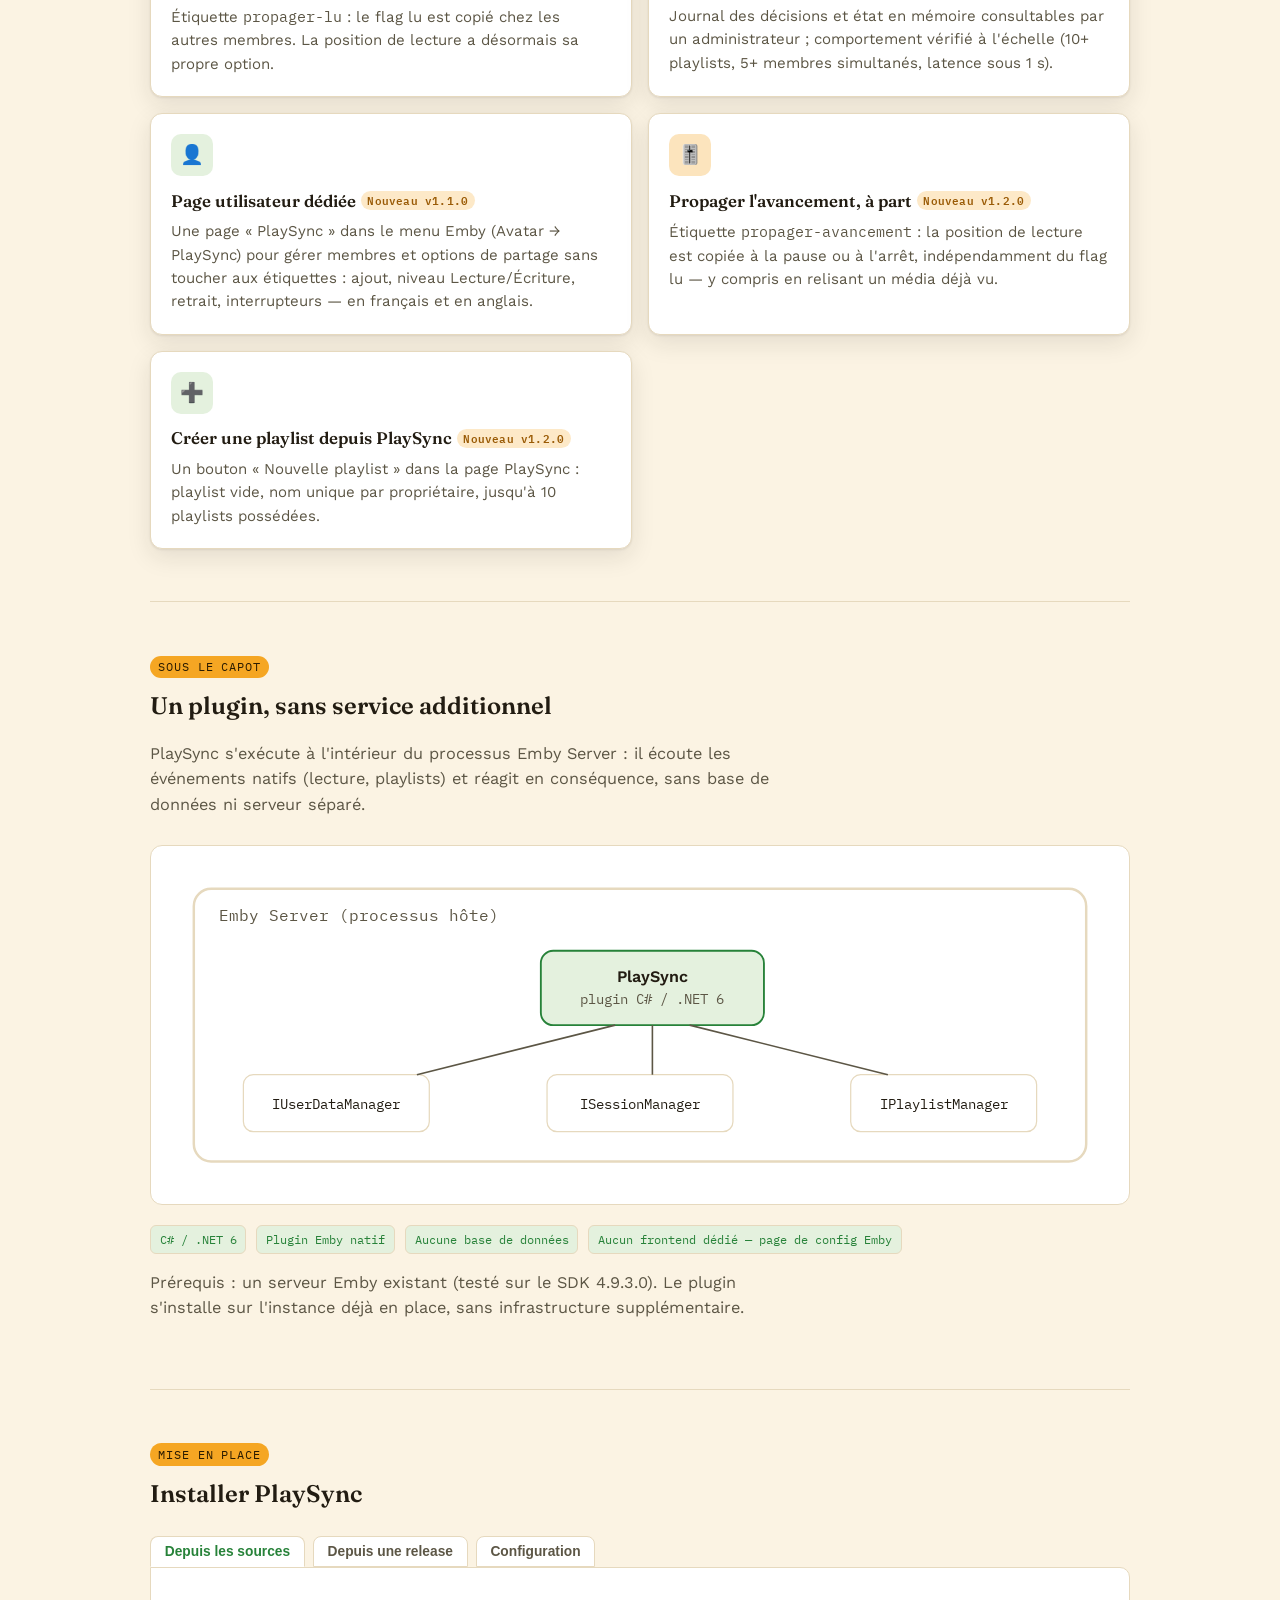
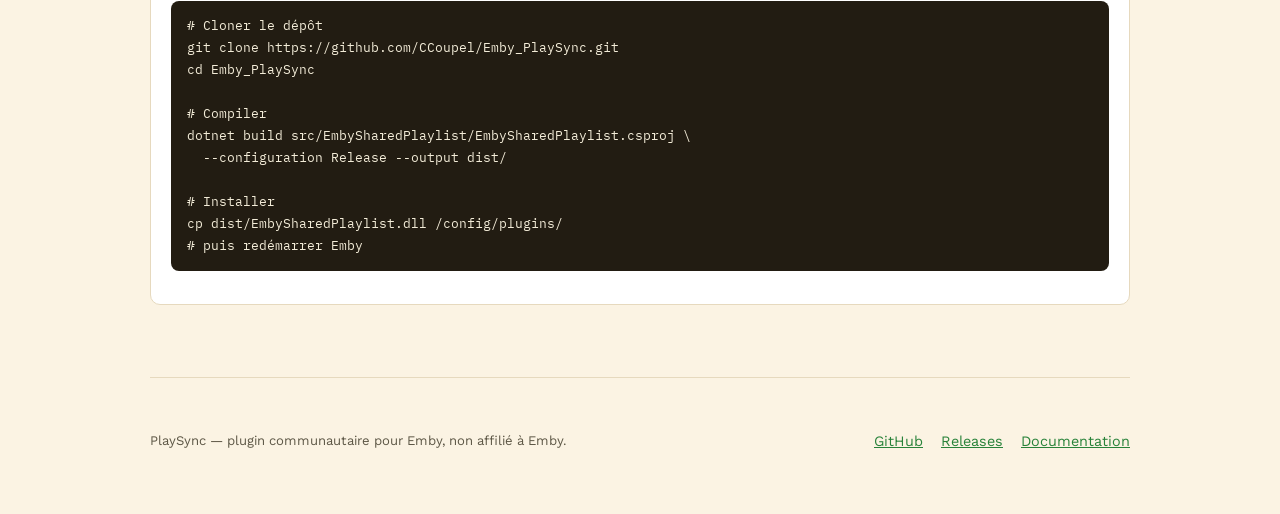
==== commit 71518707: "feat(site): met à jour le site marketing pour v1.2.0 Co-Authored-By: Claude Sonnet 5.5 <noreply@anth" ====
--- a/index.html
+++ b/index.html
@@ -16,7 +16,7 @@
     <div class="brand">
       <span>PlaySync</span>
       <span class="for-emby">for Emby</span>
-      <span class="version-pill">v1.1.0</span>
+      <span class="version-pill">v1.2.0</span>
     </div>
     <nav>
       <a href="#problems" data-i18n="nav.problems">Problématiques</a>
@@ -82,12 +82,12 @@
     <div class="card">
       <span class="icon">✅</span>
       <h3><span data-i18n="solutions.c2.title">Retrait automatique du média lu</span> <span class="badge badge-orange" data-badge-version="v1.0.0">Nouveau v1.0.0</span></h3>
-      <p data-i18n="solutions.c2.text">Étiquette <code>remove-si-lu</code> : quand un membre termine un média, il disparaît de la liste pour tout le monde.</p>
+      <p data-i18n="solutions.c2.text">Étiquette <code>remove-si-lu</code> : quand un membre termine un média, il disparaît de la liste pour tout le monde (nécessite « Propager le lu »).</p>
     </div>
     <div class="card">
       <span class="icon">🔄</span>
       <h3><span data-i18n="solutions.c3.title">Progression partagée</span> <span class="badge badge-orange" data-badge-version="v1.0.0">Nouveau v1.0.0</span></h3>
-      <p data-i18n="solutions.c3.text">Étiquette <code>propager-lu</code> : le flag lu et la position de lecture sont copiés chez les autres membres — commencez sur un compte, poursuivez sur l'autre.</p>
+      <p data-i18n="solutions.c3.text">Étiquette <code>propager-lu</code> : le flag lu est copié chez les autres membres. La position de lecture a désormais sa propre option.</p>
     </div>
     <div class="card">
       <span class="icon">📊</span>
@@ -98,6 +98,16 @@
       <span class="icon">👤</span>
       <h3><span data-i18n="solutions.c5.title">Page utilisateur dédiée</span> <span class="badge badge-orange" data-badge-version="v1.1.0">Nouveau v1.1.0</span></h3>
       <p data-i18n="solutions.c5.text">Une page « PlaySync » dans le menu Emby (Avatar → PlaySync) pour gérer membres et options de partage sans toucher aux étiquettes : ajout, niveau Lecture/Écriture, retrait, interrupteurs — en français et en anglais.</p>
+    </div>
+    <div class="card">
+      <span class="icon">🎚️</span>
+      <h3><span data-i18n="solutions.c6.title">Propager l'avancement, à part</span> <span class="badge badge-orange" data-badge-version="v1.2.0">Nouveau v1.2.0</span></h3>
+      <p data-i18n="solutions.c6.text">Étiquette <code>propager-avancement</code> : la position de lecture est copiée à la pause ou à l'arrêt, indépendamment du flag lu — y compris en relisant un média déjà vu.</p>
+    </div>
+    <div class="card">
+      <span class="icon">➕</span>
+      <h3><span data-i18n="solutions.c7.title">Créer une playlist depuis PlaySync</span> <span class="badge badge-orange" data-badge-version="v1.2.0">Nouveau v1.2.0</span></h3>
+      <p data-i18n="solutions.c7.text">Un bouton « Nouvelle playlist » dans la page PlaySync : playlist vide, nom unique par propriétaire, jusqu'à 10 playlists possédées.</p>
     </div>
   </div>
 </section>
@@ -186,8 +196,9 @@
       <thead><tr><th data-i18n="deployment.config.th_key">Paramètre</th><th data-i18n="deployment.config.th_default">Défaut</th><th data-i18n="deployment.config.th_role">Rôle</th></tr></thead>
       <tbody>
         <tr><td><code>AutoEnableSharing</code></td><td>false</td><td data-i18n="deployment.config.row1">Accorde automatiquement la permission de partage à tous les comptes</td></tr>
-        <tr><td><code>remove-si-lu</code></td><td>NON</td><td data-i18n="deployment.config.row2">Étiquette de playlist — retire un média lu pour tous les membres</td></tr>
-        <tr><td><code>propager-lu</code></td><td>NON</td><td data-i18n="deployment.config.row3">Étiquette de playlist — propage le flag lu et la position de lecture</td></tr>
+        <tr><td><code>remove-si-lu</code></td><td>NON</td><td data-i18n="deployment.config.row2">Étiquette de playlist — retire un média lu pour tous les membres (actif seulement avec propager-lu)</td></tr>
+        <tr><td><code>propager-lu</code></td><td>NON</td><td data-i18n="deployment.config.row3">Étiquette de playlist — propage le flag lu</td></tr>
+        <tr><td><code>propager-avancement</code></td><td>NON</td><td data-i18n="deployment.config.row3b">Étiquette de playlist — propage la position de lecture (pause, arrêt)</td></tr>
         <tr><td><code>EnableDiagnostics</code></td><td>true</td><td data-i18n="deployment.config.row4">Active le journal et l'état consultables par un administrateur</td></tr>
       </tbody>
     </table>
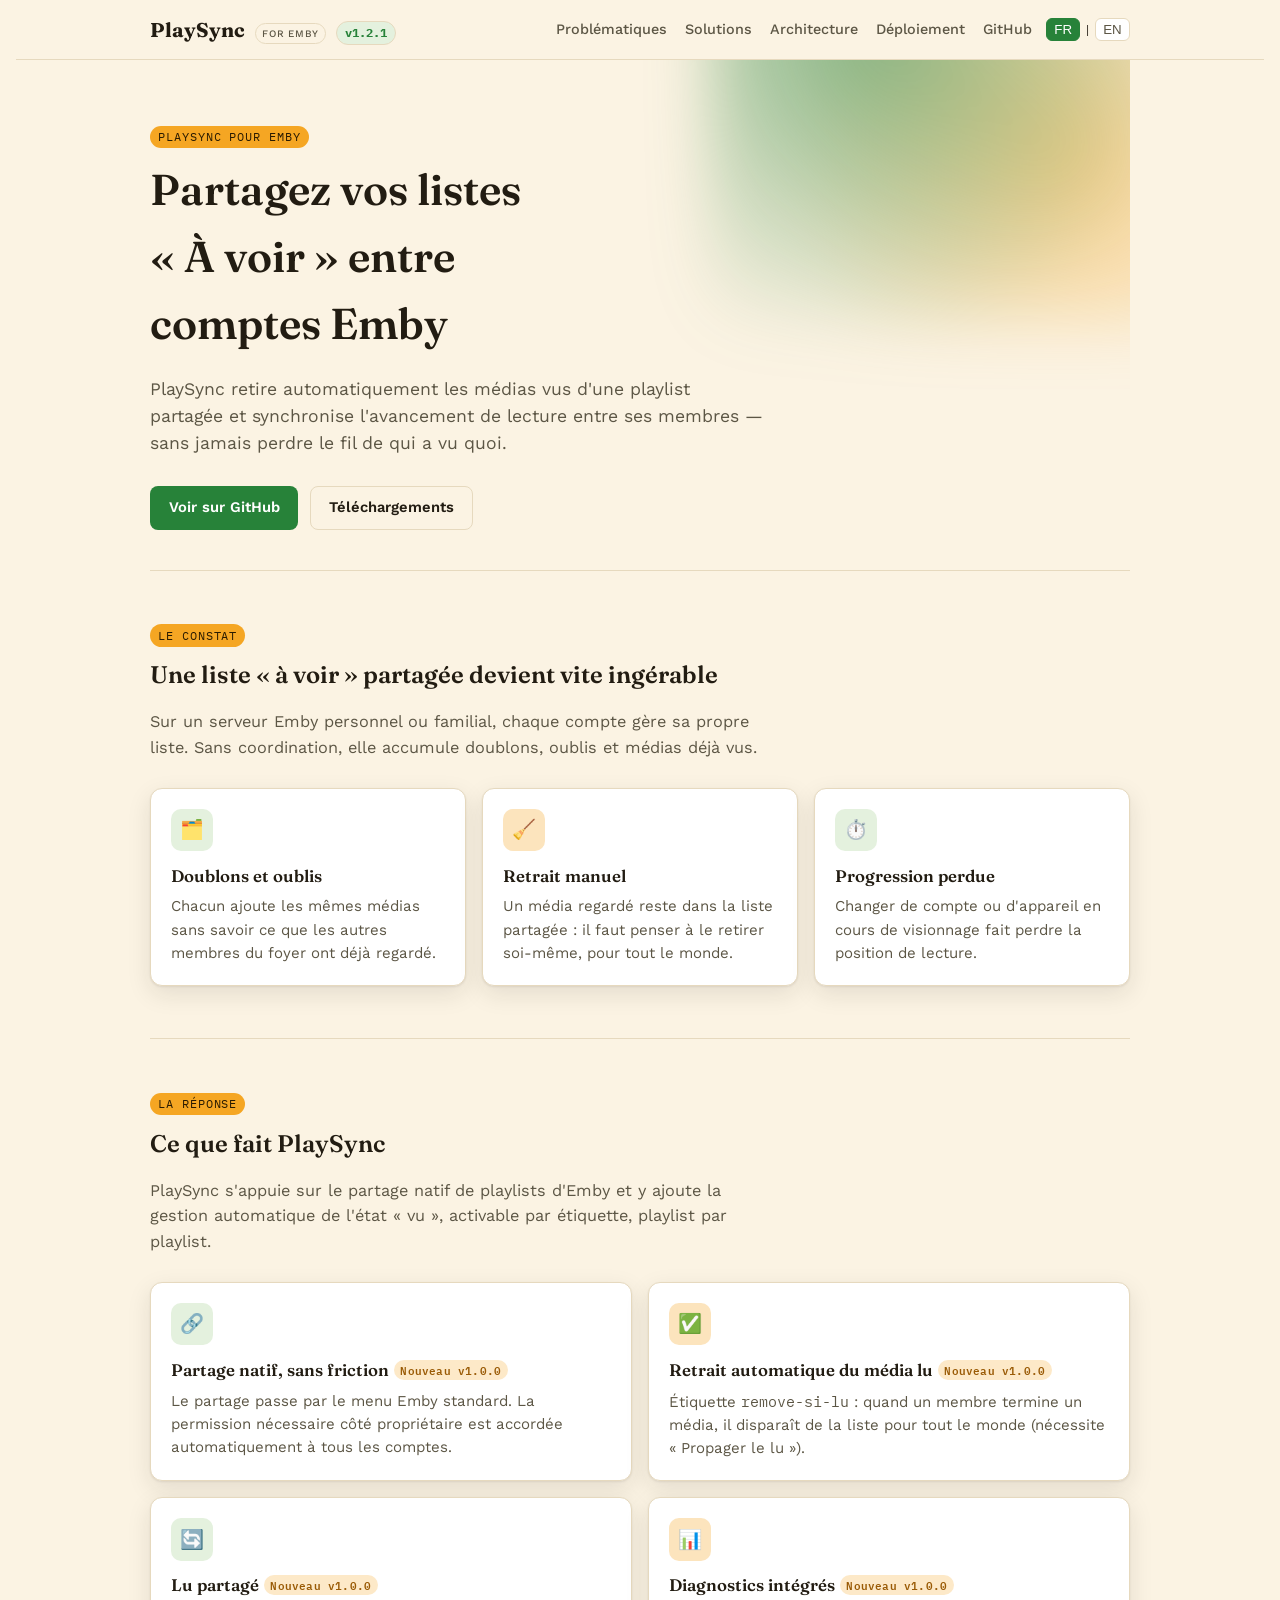
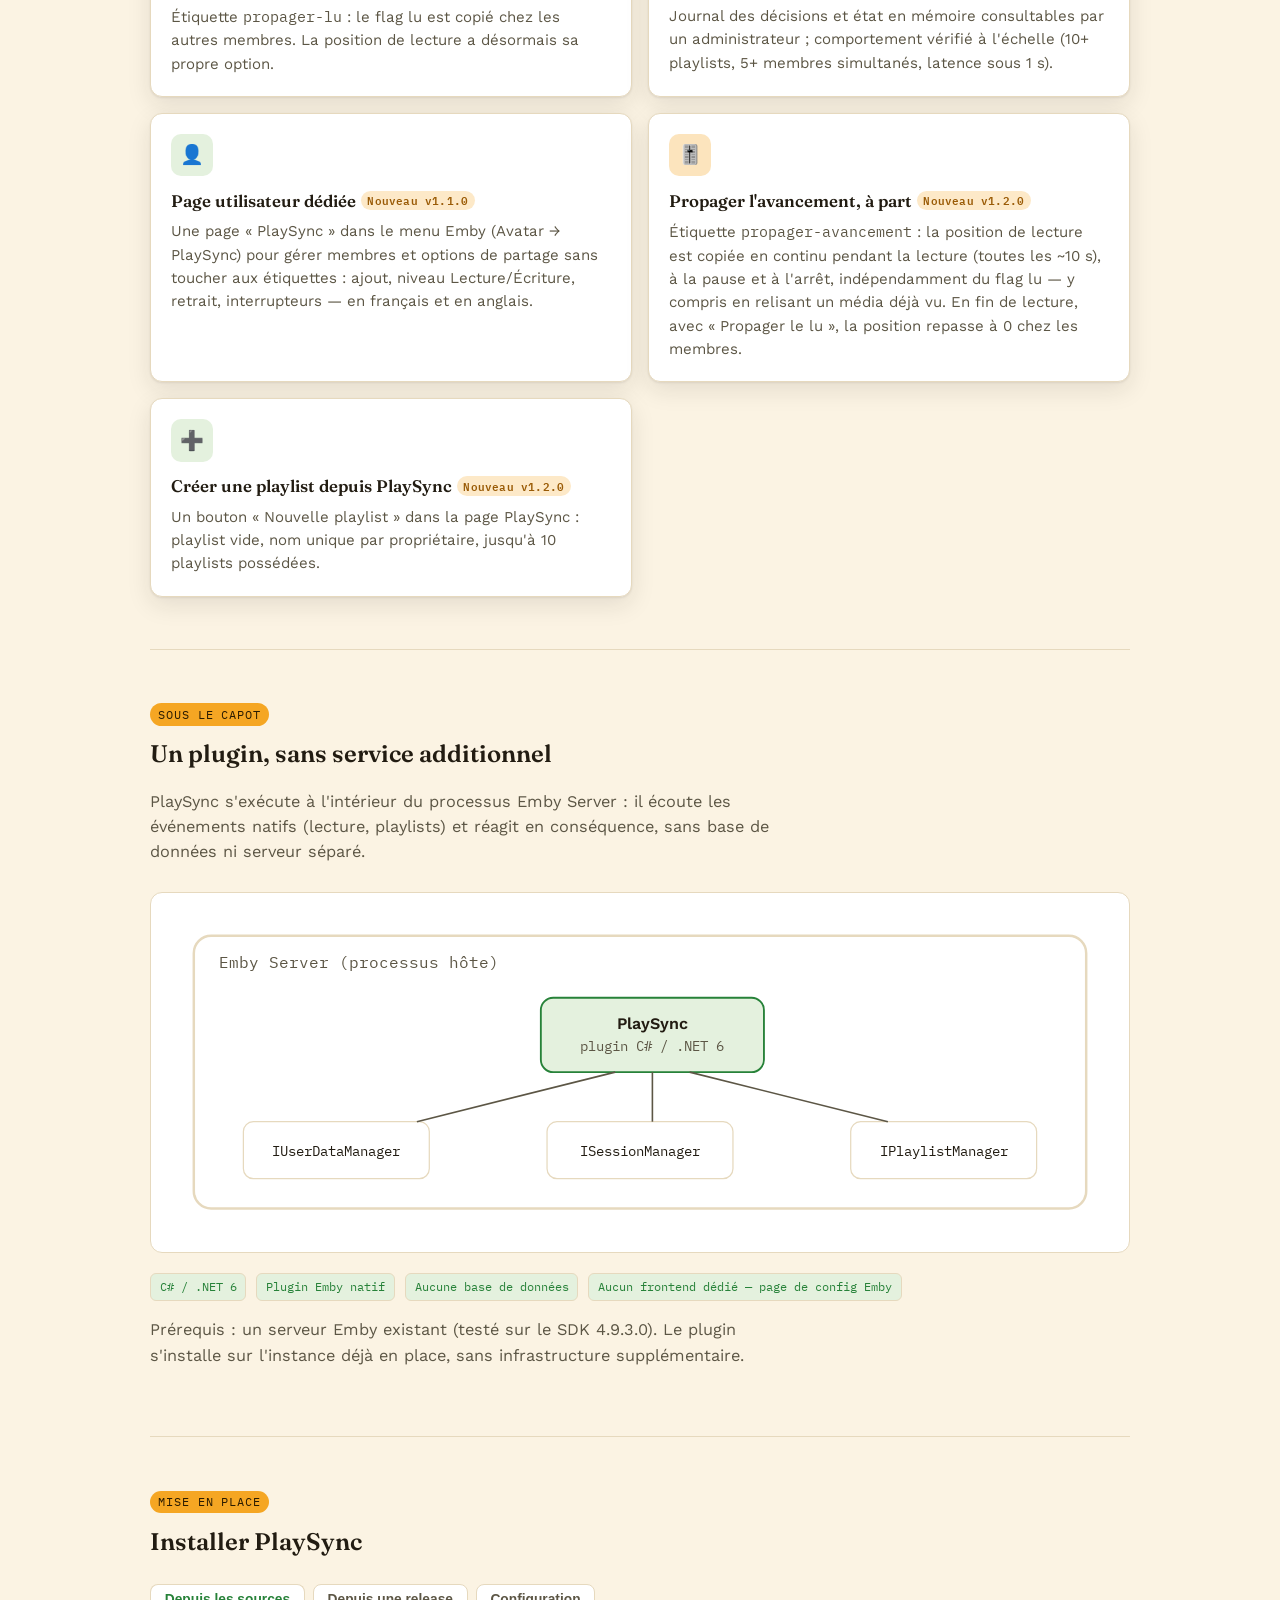
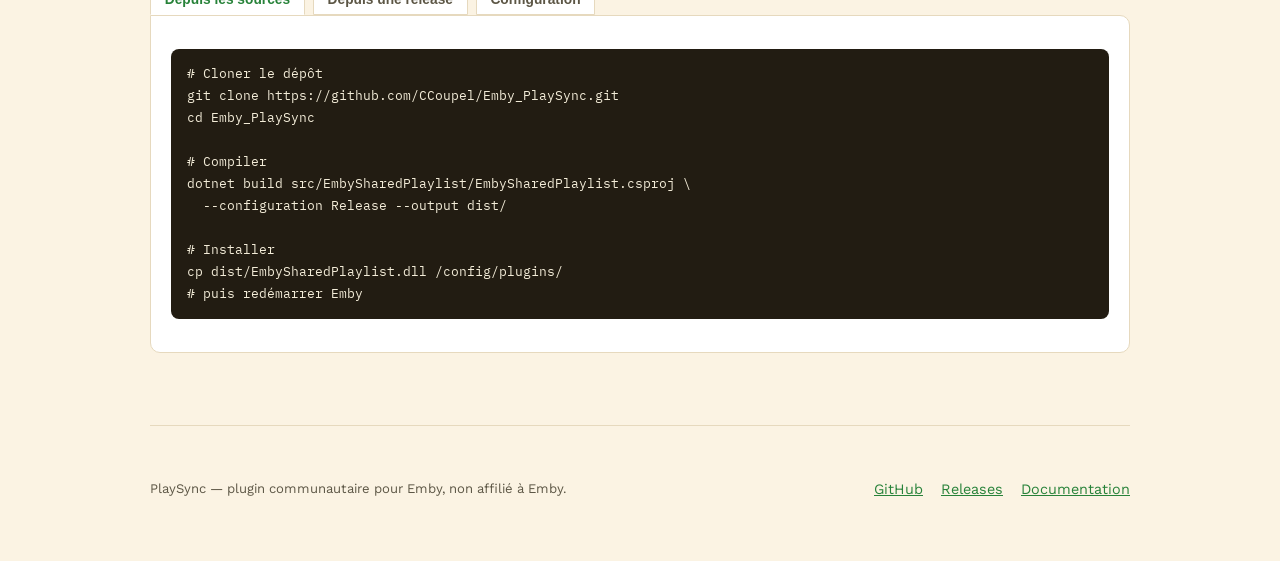
==== commit 60307998: "docs(site): PlaySync v1.2.1 (propagation continue, fin de lecture) Co-Authored-By: Claude Sonnet 5.5" ====
--- a/index.html
+++ b/index.html
@@ -16,7 +16,7 @@
     <div class="brand">
       <span>PlaySync</span>
       <span class="for-emby">for Emby</span>
-      <span class="version-pill">v1.2.0</span>
+      <span class="version-pill">v1.2.1</span>
     </div>
     <nav>
       <a href="#problems" data-i18n="nav.problems">Problématiques</a>
